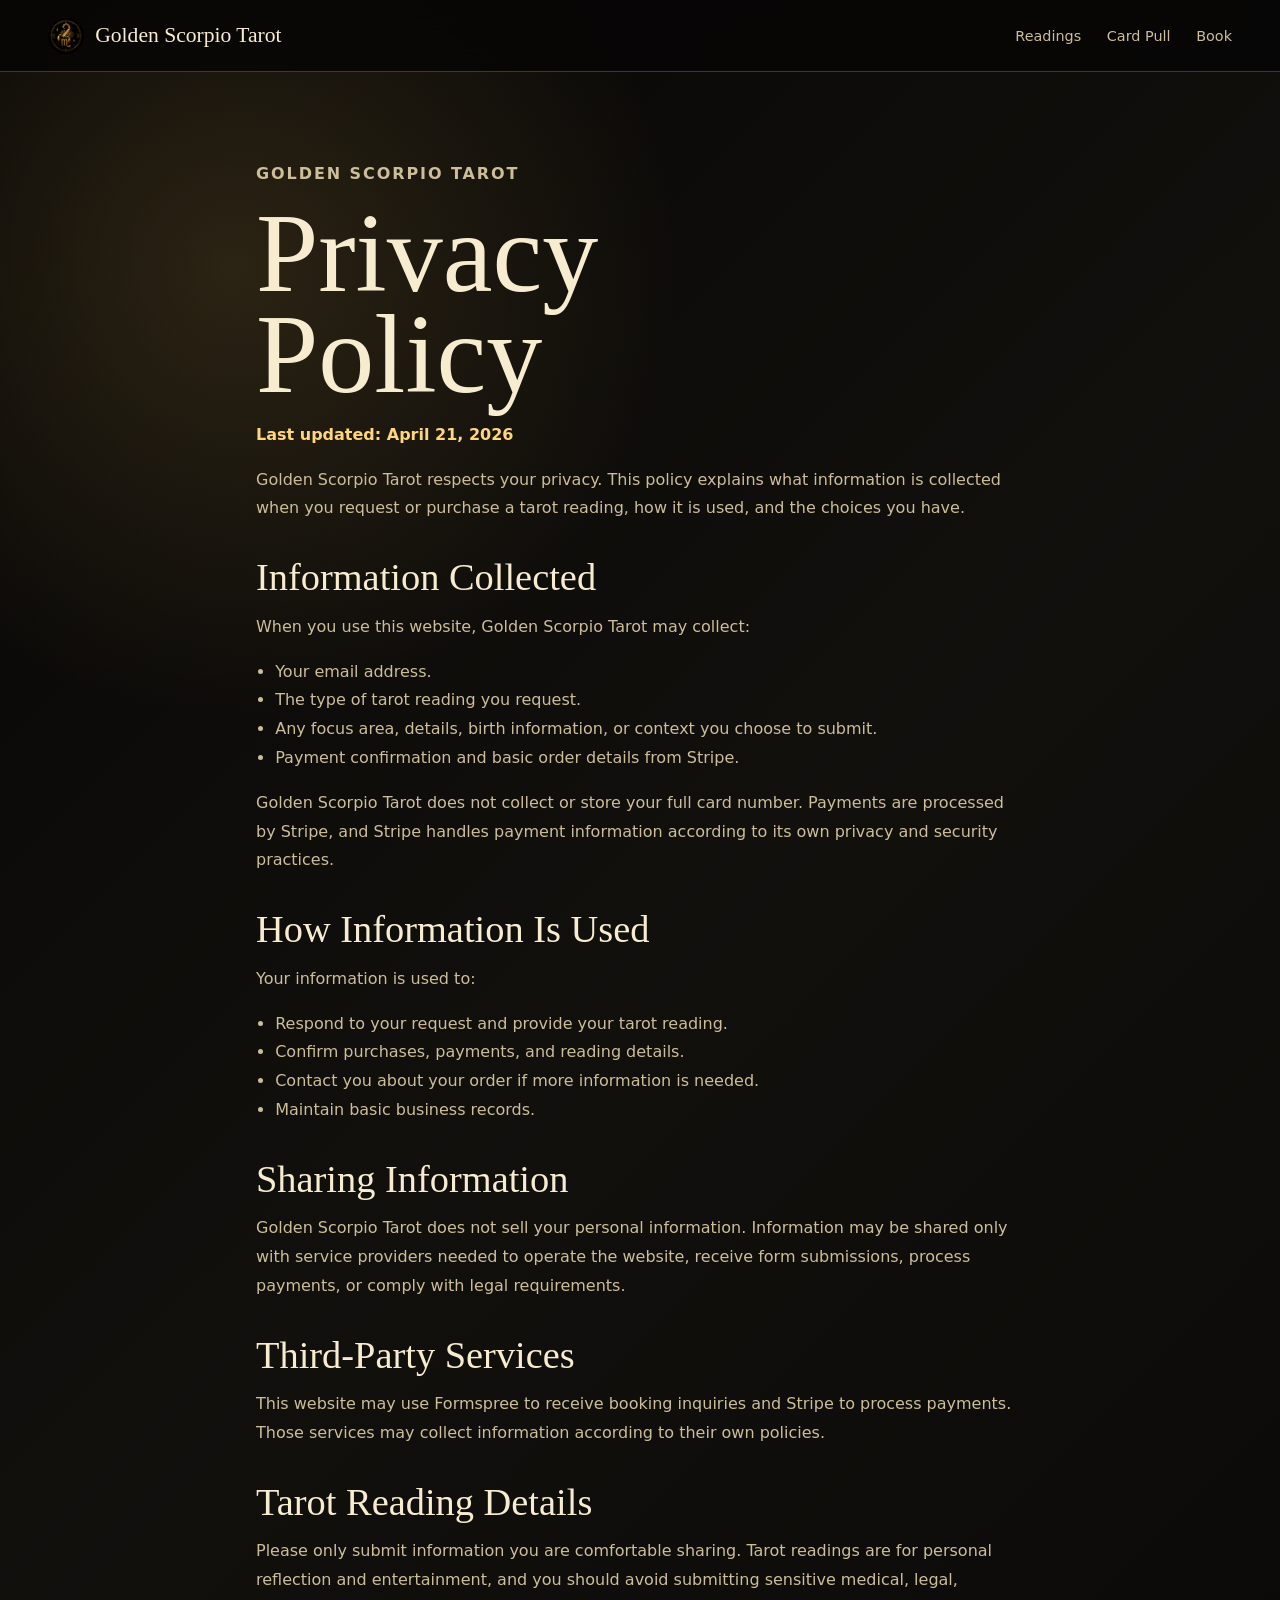
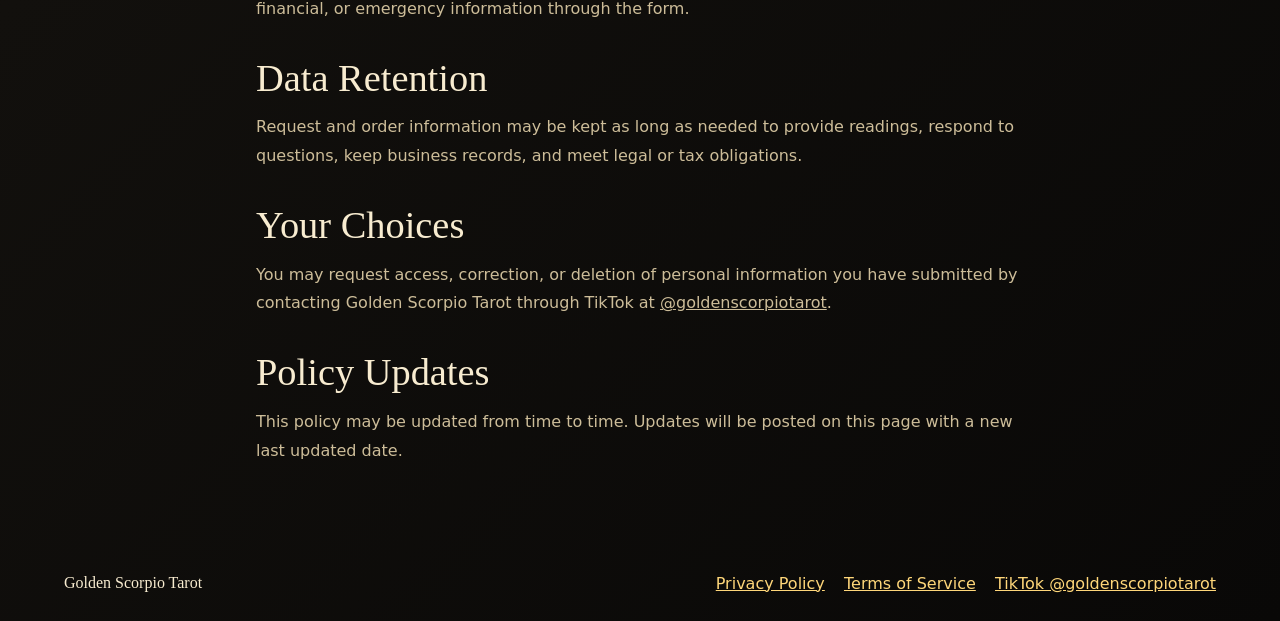
==== privacy.html @ 6de50a53 "Add privacy policy and terms pages" ====
<!doctype html>
<html lang="en">
  <head>
    <meta charset="utf-8" />
    <meta name="viewport" content="width=device-width, initial-scale=1" />
    <title>Privacy Policy | Golden Scorpio Tarot</title>
    <meta
      name="description"
      content="Privacy Policy for Golden Scorpio Tarot readings, booking requests, and payments."
    />
    <link rel="stylesheet" href="styles.css" />
  </head>
  <body class="policy-page">
    <header class="site-header" aria-label="Main navigation">
      <a class="brand" href="index.html#top" aria-label="Golden Scorpio Tarot home">
        <span class="brand-mark" aria-hidden="true">
          <img src="assets/golden-scorpio-logo.png" alt="" />
        </span>
        <span>Golden Scorpio Tarot</span>
      </a>
      <nav>
        <a href="index.html#readings">Readings</a>
        <a href="index.html#virtual">Card Pull</a>
        <a href="index.html#book">Book</a>
      </nav>
    </header>

    <main class="policy-content">
      <p class="section-kicker">Golden Scorpio Tarot</p>
      <h1>Privacy Policy</h1>
      <p class="updated">Last updated: April 21, 2026</p>

      <p>
        Golden Scorpio Tarot respects your privacy. This policy explains what information is
        collected when you request or purchase a tarot reading, how it is used, and the choices you
        have.
      </p>

      <h2>Information Collected</h2>
      <p>When you use this website, Golden Scorpio Tarot may collect:</p>
      <ul>
        <li>Your email address.</li>
        <li>The type of tarot reading you request.</li>
        <li>Any focus area, details, birth information, or context you choose to submit.</li>
        <li>Payment confirmation and basic order details from Stripe.</li>
      </ul>
      <p>
        Golden Scorpio Tarot does not collect or store your full card number. Payments are processed
        by Stripe, and Stripe handles payment information according to its own privacy and security
        practices.
      </p>

      <h2>How Information Is Used</h2>
      <p>Your information is used to:</p>
      <ul>
        <li>Respond to your request and provide your tarot reading.</li>
        <li>Confirm purchases, payments, and reading details.</li>
        <li>Contact you about your order if more information is needed.</li>
        <li>Maintain basic business records.</li>
      </ul>

      <h2>Sharing Information</h2>
      <p>
        Golden Scorpio Tarot does not sell your personal information. Information may be shared only
        with service providers needed to operate the website, receive form submissions, process
        payments, or comply with legal requirements.
      </p>

      <h2>Third-Party Services</h2>
      <p>
        This website may use Formspree to receive booking inquiries and Stripe to process payments.
        Those services may collect information according to their own policies.
      </p>

      <h2>Tarot Reading Details</h2>
      <p>
        Please only submit information you are comfortable sharing. Tarot readings are for personal
        reflection and entertainment, and you should avoid submitting sensitive medical, legal,
        financial, or emergency information through the form.
      </p>

      <h2>Data Retention</h2>
      <p>
        Request and order information may be kept as long as needed to provide readings, respond to
        questions, keep business records, and meet legal or tax obligations.
      </p>

      <h2>Your Choices</h2>
      <p>
        You may request access, correction, or deletion of personal information you have submitted by
        contacting Golden Scorpio Tarot through TikTok at
        <a href="https://www.tiktok.com/@goldenscorpiotarot">@goldenscorpiotarot</a>.
      </p>

      <h2>Policy Updates</h2>
      <p>
        This policy may be updated from time to time. Updates will be posted on this page with a new
        last updated date.
      </p>
    </main>

    <footer>
      <p>Golden Scorpio Tarot</p>
      <div class="footer-links">
        <a href="privacy.html">Privacy Policy</a>
        <a href="terms.html">Terms of Service</a>
        <a href="https://www.tiktok.com/@goldenscorpiotarot">TikTok @goldenscorpiotarot</a>
      </div>
    </footer>
  </body>
</html>
---- styles.css ----
:root {
  color-scheme: dark;
  --black: #070605;
  --ink: #11100d;
  --panel: rgba(18, 15, 10, 0.86);
  --gold: #d9ad53;
  --bright-gold: #ffd77a;
  --muted-gold: #9c7b3d;
  --ivory: #f8ecd0;
  --soft: #cdbd99;
  --rose: #6f3437;
  --green: #263c32;
  --line: rgba(255, 215, 122, 0.24);
  --shadow: rgba(0, 0, 0, 0.42);
  font-family:
    Inter, ui-sans-serif, system-ui, -apple-system, BlinkMacSystemFont, "Segoe UI", sans-serif;
}

* {
  box-sizing: border-box;
}

html {
  scroll-behavior: smooth;
}

body {
  margin: 0;
  background:
    radial-gradient(circle at 18% 12%, rgba(217, 173, 83, 0.16), transparent 28rem),
    linear-gradient(135deg, #070605 0%, #12100d 46%, #090807 100%);
  color: var(--ivory);
}

a {
  color: inherit;
}

.site-header {
  align-items: center;
  background: rgba(7, 6, 5, 0.82);
  border-bottom: 1px solid var(--line);
  display: flex;
  gap: 1rem;
  justify-content: space-between;
  left: 0;
  min-height: 4.5rem;
  padding: 0.85rem clamp(1rem, 4vw, 3rem);
  position: fixed;
  right: 0;
  top: 0;
  z-index: 10;
  backdrop-filter: blur(18px);
}

.brand {
  align-items: center;
  display: inline-flex;
  font-family: Georgia, "Times New Roman", serif;
  font-size: clamp(1rem, 2vw, 1.35rem);
  gap: 0.7rem;
  letter-spacing: 0;
  text-decoration: none;
}

.brand-mark {
  align-items: center;
  background: #020201;
  border-radius: 50%;
  color: #120f09;
  display: inline-flex;
  font-family: Georgia, "Times New Roman", serif;
  font-weight: 700;
  height: 2.25rem;
  justify-content: center;
  overflow: hidden;
  width: 2.25rem;
}

.brand-mark img {
  height: 100%;
  object-fit: cover;
  width: 100%;
}

nav {
  display: flex;
  gap: clamp(0.65rem, 2vw, 1.6rem);
  font-size: 0.9rem;
}

nav a {
  color: var(--soft);
  text-decoration: none;
}

nav a:hover {
  color: var(--bright-gold);
}

.hero {
  min-height: 92vh;
  overflow: hidden;
  padding: 8.2rem clamp(1rem, 5vw, 5rem) 4rem;
  position: relative;
}

.hero-image,
.hero-shade {
  height: 100%;
  inset: 0;
  position: absolute;
  width: 100%;
}

.hero-image {
  object-fit: cover;
}

.hero-shade {
  background:
    linear-gradient(90deg, rgba(7, 6, 5, 0.94) 0%, rgba(7, 6, 5, 0.64) 42%, rgba(7, 6, 5, 0.2) 100%),
    linear-gradient(0deg, rgba(7, 6, 5, 0.95) 0%, transparent 34%);
}

.hero-content {
  max-width: 42rem;
  position: relative;
  z-index: 1;
}

.eyebrow,
.section-kicker {
  color: var(--bright-gold);
  font-size: 0.78rem;
  font-weight: 800;
  letter-spacing: 0.12em;
  margin: 0 0 0.9rem;
  text-transform: uppercase;
}

h1,
h2,
h3 {
  font-family: Georgia, "Times New Roman", serif;
  font-weight: 500;
  letter-spacing: 0;
  margin: 0;
}

h1 {
  font-size: clamp(3.2rem, 9vw, 7rem);
  line-height: 0.9;
  max-width: 11ch;
}

h2 {
  font-size: clamp(2rem, 4vw, 4rem);
  line-height: 1;
}

h3 {
  font-size: 1.45rem;
}

p {
  color: var(--soft);
  line-height: 1.7;
}

.hero-content p:not(.eyebrow) {
  font-size: clamp(1rem, 2vw, 1.22rem);
  max-width: 38rem;
}

.hero-actions,
.segmented,
.reading-grid {
  display: flex;
}

.hero-actions {
  flex-wrap: wrap;
  gap: 0.8rem;
  margin-top: 1.8rem;
}

.button,
.text-button {
  border: 0;
  cursor: pointer;
  font: inherit;
  min-height: 3rem;
}

.button {
  align-items: center;
  border-radius: 999px;
  display: inline-flex;
  font-weight: 800;
  justify-content: center;
  padding: 0.9rem 1.3rem;
  text-decoration: none;
}

.button.primary {
  background: linear-gradient(145deg, var(--bright-gold), var(--gold) 46%, #86652f);
  color: #100d08;
  box-shadow: 0 1rem 2.4rem rgba(217, 173, 83, 0.18);
}

.button.ghost {
  border: 1px solid var(--line);
  color: var(--ivory);
  background: rgba(7, 6, 5, 0.5);
}

.button.full {
  width: 100%;
}

.intro,
.band,
.split {
  padding: clamp(3rem, 8vw, 6.5rem) clamp(1rem, 5vw, 5rem);
}

.intro {
  align-items: end;
  border-top: 1px solid var(--line);
  display: grid;
  gap: 2rem;
  grid-template-columns: minmax(0, 1fr) minmax(18rem, 34rem);
}

.band {
  background:
    linear-gradient(120deg, rgba(38, 60, 50, 0.28), transparent 42%),
    rgba(7, 6, 5, 0.34);
  border-block: 1px solid var(--line);
}

.section-heading {
  margin-bottom: 2rem;
  max-width: 43rem;
}

.reading-grid {
  gap: 1rem;
  display: grid;
  grid-template-columns: repeat(3, minmax(0, 1fr));
}

.reading-card,
.booking-form,
.copy-panel,
.virtual-table,
.trust-note {
  background: var(--panel);
  border: 1px solid var(--line);
  box-shadow: 0 1.5rem 4rem var(--shadow);
}

.reading-card {
  border-radius: 8px;
  display: flex;
  flex-direction: column;
  gap: 1rem;
  min-height: 22rem;
  padding: 1.35rem;
}

.reading-card h3,
.reading-card p {
  margin-bottom: 0;
}

.mini-card {
  align-items: center;
  aspect-ratio: 1;
  background:
    radial-gradient(circle at center, rgba(255, 215, 122, 0.18), transparent 58%),
    linear-gradient(#17120b, #17120b) padding-box,
    linear-gradient(145deg, var(--bright-gold), #7b5728) border-box;
  border: 2px solid transparent;
  border-radius: 8px;
  display: flex;
  justify-content: center;
  justify-self: center;
  max-width: 6.5rem;
  overflow: hidden;
  padding: 0.55rem;
}

.mini-card img {
  border-radius: 50%;
  display: block;
  height: 100%;
  object-fit: cover;
  width: 100%;
}

.text-button {
  background: transparent;
  color: var(--bright-gold);
  display: inline-flex;
  font-weight: 800;
  margin-top: auto;
  padding: 0;
  text-decoration: none;
}

.payment-note {
  color: var(--bright-gold);
  font-size: 0.95rem;
  font-weight: 700;
  margin: 1.5rem 0 0;
}

.split {
  align-items: stretch;
  display: grid;
  gap: 1rem;
  grid-template-columns: minmax(18rem, 0.8fr) minmax(20rem, 1.2fr);
}

.copy-panel,
.virtual-table {
  border-radius: 8px;
  padding: clamp(1.25rem, 3vw, 2rem);
}

.segmented {
  background: rgba(255, 215, 122, 0.08);
  border: 1px solid var(--line);
  border-radius: 999px;
  margin: 1.5rem 0;
  padding: 0.3rem;
  width: fit-content;
}

.segmented label {
  cursor: pointer;
}

.segmented input {
  clip: rect(0 0 0 0);
  height: 1px;
  overflow: hidden;
  position: absolute;
  width: 1px;
}

.segmented span {
  border-radius: 999px;
  display: block;
  font-weight: 800;
  min-width: 5.5rem;
  padding: 0.7rem 1rem;
  text-align: center;
}

.segmented input:checked + span {
  background: var(--bright-gold);
  color: #120f09;
}

.virtual-table {
  background:
    linear-gradient(120deg, rgba(111, 52, 55, 0.22), transparent),
    var(--panel);
  min-height: 26rem;
}

.pulled-cards {
  align-items: stretch;
  display: grid;
  gap: 1rem;
  grid-template-columns: repeat(auto-fit, minmax(10rem, 1fr));
  height: 100%;
  justify-items: center;
}

.tarot-result,
.tarot-back {
  aspect-ratio: 5 / 7;
  border-radius: 8px;
  display: flex;
  flex-direction: column;
  justify-content: space-between;
  min-height: 18rem;
  padding: 1rem;
}

.tarot-back {
  align-items: center;
  background:
    radial-gradient(circle at center, rgba(255, 215, 122, 0.24), transparent 45%),
    linear-gradient(145deg, #17120b, #070605);
  border: 1px solid var(--gold);
  color: var(--bright-gold);
  display: grid;
  grid-template-rows: 1fr auto 1fr auto;
  justify-items: center;
  max-width: 20rem;
  text-align: center;
  width: 100%;
}

.card-logo {
  border-radius: 50%;
  box-shadow: 0 0 2.4rem rgba(255, 215, 122, 0.24);
  display: block;
  grid-row: 2;
  margin: 0;
  max-width: min(11rem, 78%);
  width: 100%;
}

.tarot-back strong {
  color: var(--ivory);
  font-family: Georgia, "Times New Roman", serif;
  font-size: 1.2rem;
  font-weight: 500;
  grid-row: 4;
}

.tarot-result {
  background:
    linear-gradient(#15100a, #0b0907) padding-box,
    linear-gradient(145deg, var(--bright-gold), #5d421d) border-box;
  border: 2px solid transparent;
  max-width: 20rem;
  width: 100%;
}

.tarot-result small {
  color: var(--gold);
  font-weight: 800;
  text-transform: uppercase;
}

.tarot-result strong {
  color: var(--ivory);
  font-family: Georgia, "Times New Roman", serif;
  font-size: 1.55rem;
  font-weight: 500;
}

.booking-layout {
  display: grid;
  gap: clamp(1.5rem, 5vw, 4rem);
  grid-template-columns: minmax(18rem, 0.8fr) minmax(20rem, 1.2fr);
}

.sticky-copy {
  align-self: start;
  position: sticky;
  top: 6rem;
}

.trust-note {
  border-radius: 8px;
  color: var(--soft);
  line-height: 1.65;
  margin-top: 1.5rem;
  padding: 1rem;
}

.booking-form {
  border-radius: 8px;
  display: grid;
  gap: 1rem;
  padding: clamp(1rem, 3vw, 2rem);
}

label,
legend {
  color: var(--ivory);
  display: grid;
  font-weight: 800;
  gap: 0.45rem;
}

input,
select,
textarea {
  background: rgba(7, 6, 5, 0.7);
  border: 1px solid rgba(255, 215, 122, 0.28);
  border-radius: 8px;
  color: var(--ivory);
  font: inherit;
  min-height: 3rem;
  padding: 0.85rem 0.95rem;
  width: 100%;
}

textarea {
  min-height: 10rem;
  resize: vertical;
}

input:focus,
select:focus,
textarea:focus,
.button:focus-visible,
.text-button:focus-visible {
  outline: 3px solid rgba(255, 215, 122, 0.35);
  outline-offset: 2px;
}

fieldset {
  border: 1px solid var(--line);
  border-radius: 8px;
  display: grid;
  gap: 0.7rem;
  margin: 0;
  padding: 1rem;
}

.inline-option {
  align-items: center;
  display: flex;
  font-weight: 700;
  gap: 0.65rem;
}

.inline-option input {
  accent-color: var(--gold);
  min-height: auto;
  width: auto;
}

.consent {
  color: var(--soft);
}

.form-status {
  margin: 0;
  min-height: 1.5rem;
}

footer {
  align-items: center;
  display: flex;
  justify-content: space-between;
  padding: 1.5rem clamp(1rem, 5vw, 5rem);
}

footer p {
  color: var(--ivory);
  font-family: Georgia, "Times New Roman", serif;
  margin: 0;
}

.footer-links {
  align-items: center;
  display: flex;
  flex-wrap: wrap;
  gap: 0.85rem 1.2rem;
  justify-content: flex-end;
}

footer a {
  color: var(--bright-gold);
}

.policy-page {
  padding-top: 6rem;
}

.policy-content {
  margin: 0 auto;
  max-width: 52rem;
  padding: clamp(2rem, 5vw, 4rem) clamp(1rem, 5vw, 2rem);
}

.policy-content h1 {
  margin-bottom: 1rem;
}

.policy-content h2 {
  font-size: clamp(1.6rem, 4vw, 2.4rem);
  margin: 2.2rem 0 0.8rem;
}

.policy-content p,
.policy-content li {
  color: var(--soft);
  font-size: 1rem;
  line-height: 1.8;
}

.policy-content ul {
  padding-left: 1.2rem;
}

.policy-content .updated {
  color: var(--bright-gold);
  font-weight: 800;
}

@media (max-width: 800px) {
  .site-header,
  footer {
    align-items: flex-start;
    flex-direction: column;
  }

  .hero {
    min-height: 86vh;
  }

  .intro,
  .split,
  .booking-layout {
    grid-template-columns: 1fr;
  }

  .reading-grid {
    grid-template-columns: 1fr;
  }

  .reading-card {
    align-items: center;
    justify-items: center;
    text-align: center;
  }

  .sticky-copy {
    position: static;
  }
}

@media (max-width: 520px) {
  nav {
    width: 100%;
    justify-content: space-between;
  }

  .hero {
    padding-top: 9.8rem;
  }

  .hero-actions .button {
    width: 100%;
  }
}
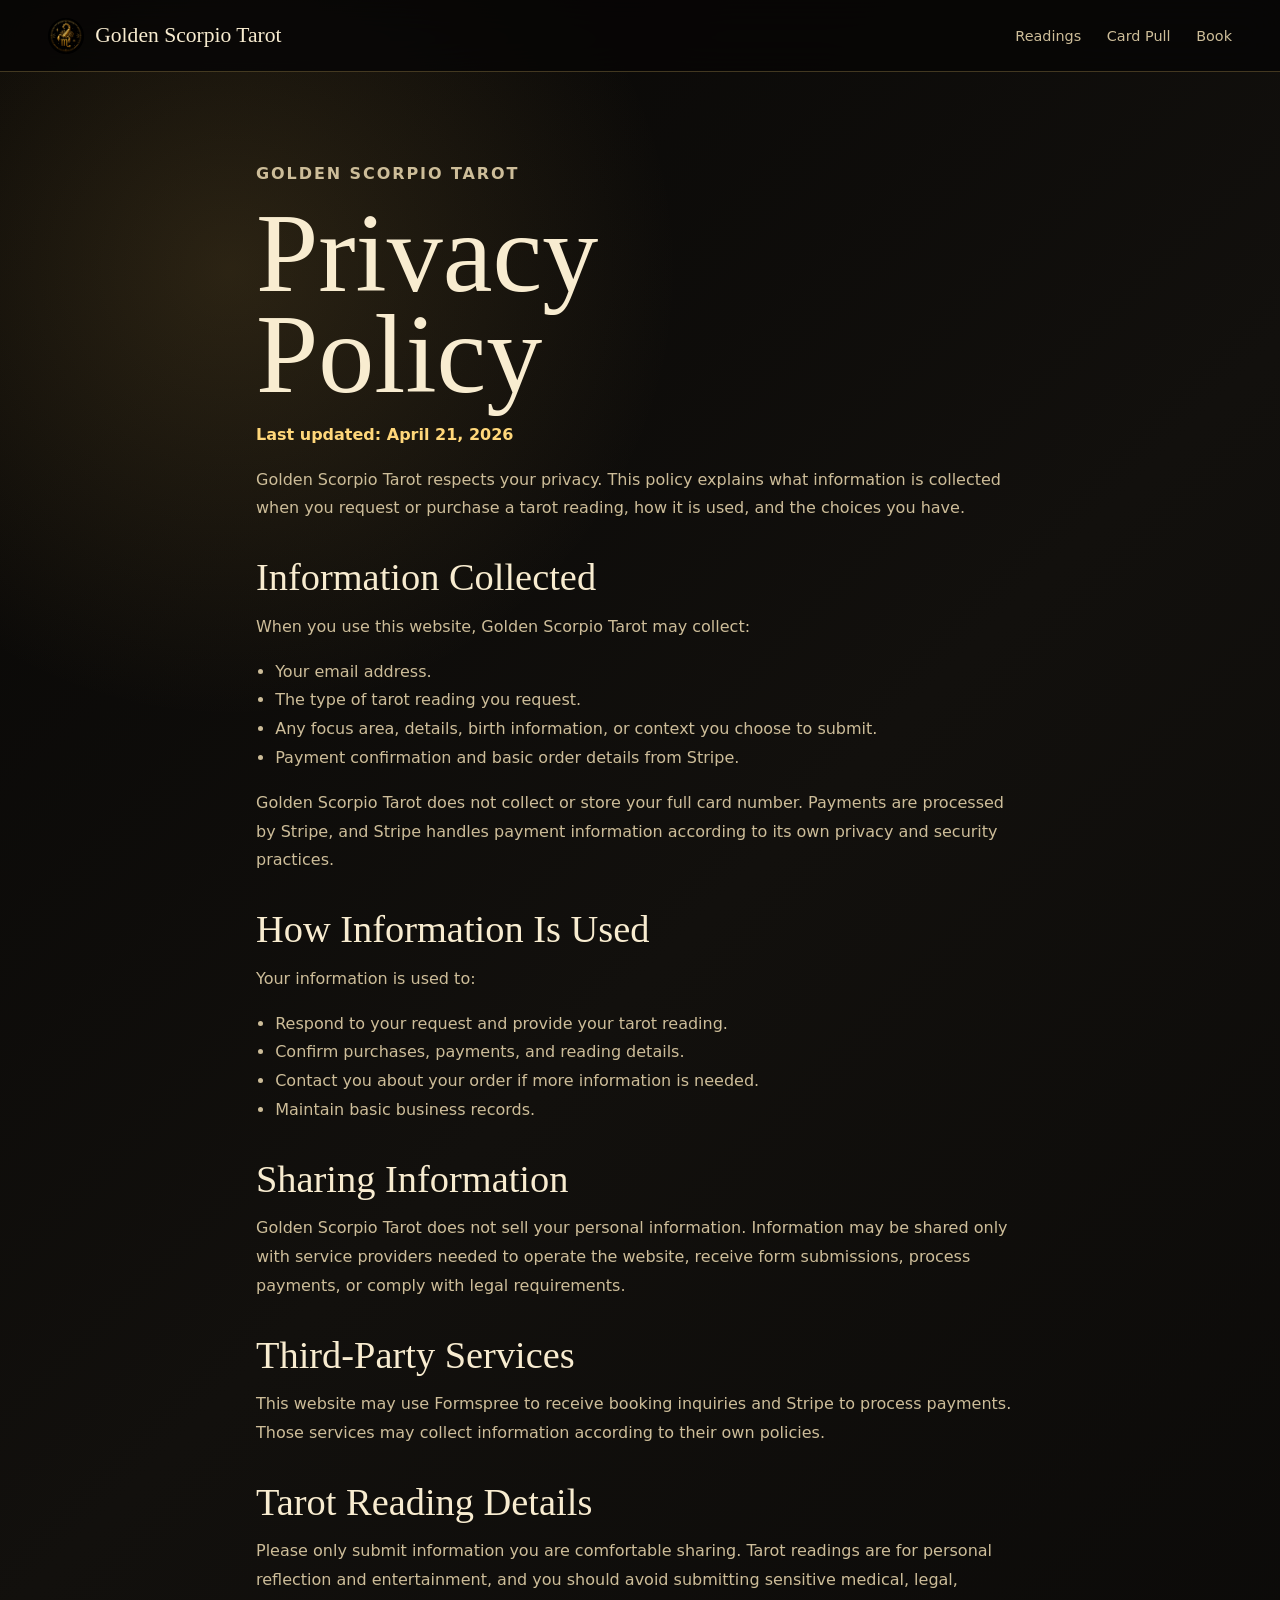
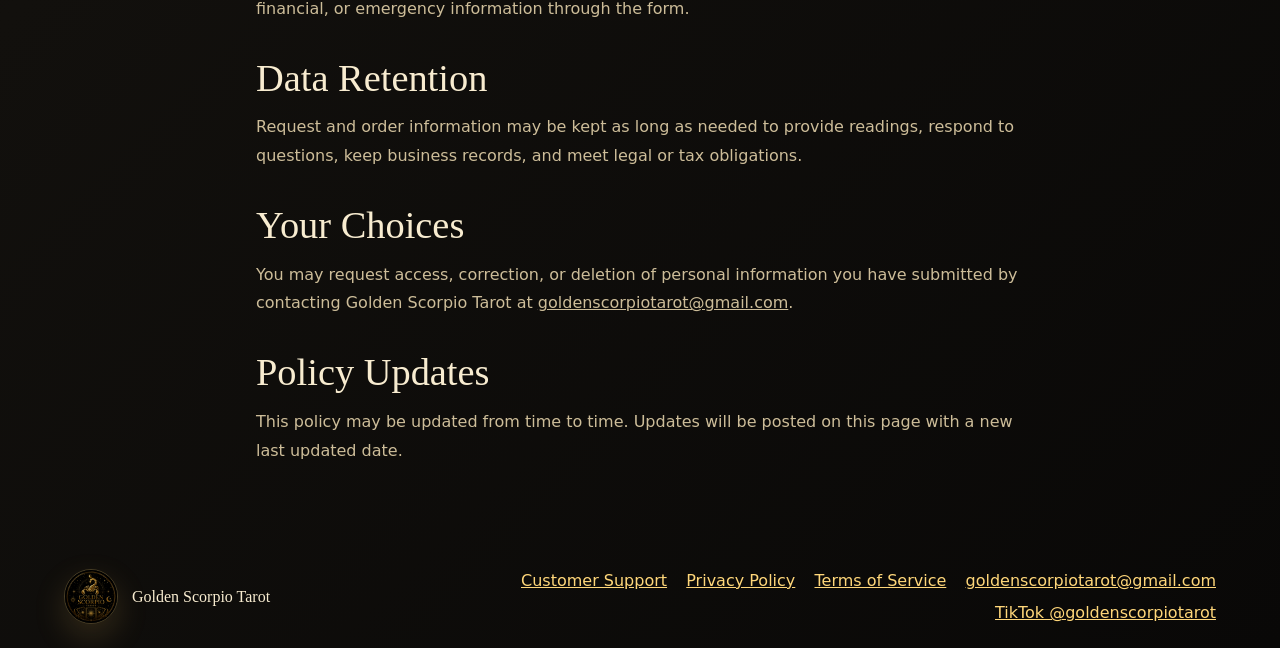
==== commit c5900fe4: "Add customer support page and footer logo" ====
--- a/privacy.html
+++ b/privacy.html
@@ -88,8 +88,8 @@
       <h2>Your Choices</h2>
       <p>
         You may request access, correction, or deletion of personal information you have submitted by
-        contacting Golden Scorpio Tarot through TikTok at
-        <a href="https://www.tiktok.com/@goldenscorpiotarot">@goldenscorpiotarot</a>.
+        contacting Golden Scorpio Tarot at
+        <a href="mailto:goldenscorpiotarot@gmail.com">goldenscorpiotarot@gmail.com</a>.
       </p>
 
       <h2>Policy Updates</h2>
@@ -100,10 +100,15 @@
     </main>
 
     <footer>
-      <p>Golden Scorpio Tarot</p>
+      <a class="footer-brand" href="index.html#top" aria-label="Golden Scorpio Tarot home">
+        <img src="assets/golden-scorpio-tarot-footer.png" alt="Golden Scorpio Tarot logo" />
+        <span>Golden Scorpio Tarot</span>
+      </a>
       <div class="footer-links">
+        <a href="support.html">Customer Support</a>
         <a href="privacy.html">Privacy Policy</a>
         <a href="terms.html">Terms of Service</a>
+        <a href="mailto:goldenscorpiotarot@gmail.com">goldenscorpiotarot@gmail.com</a>
         <a href="https://www.tiktok.com/@goldenscorpiotarot">TikTok @goldenscorpiotarot</a>
       </div>
     </footer>
--- a/styles.css
+++ b/styles.css
@@ -543,14 +543,30 @@
 footer {
   align-items: center;
   display: flex;
+  gap: 1.5rem;
   justify-content: space-between;
   padding: 1.5rem clamp(1rem, 5vw, 5rem);
 }
 
-footer p {
+.footer-brand {
+  align-items: center;
   color: var(--ivory);
+  display: inline-flex;
   font-family: Georgia, "Times New Roman", serif;
-  margin: 0;
+  gap: 0.85rem;
+  min-width: fit-content;
+  text-decoration: none;
+}
+
+.footer-brand img {
+  aspect-ratio: 1;
+  border: 1px solid var(--line);
+  border-radius: 50%;
+  box-shadow: 0 0.8rem 2rem rgba(217, 173, 83, 0.18);
+  display: block;
+  height: 3.4rem;
+  object-fit: cover;
+  width: 3.4rem;
 }
 
 .footer-links {
@@ -600,6 +616,22 @@
   font-weight: 800;
 }
 
+.support-card {
+  background: var(--panel);
+  border: 1px solid var(--line);
+  border-radius: 8px;
+  box-shadow: 0 1.5rem 4rem var(--shadow);
+  margin: 2rem 0;
+  padding: 1.3rem;
+}
+
+.support-card a {
+  color: var(--bright-gold);
+  font-family: Georgia, "Times New Roman", serif;
+  font-size: clamp(1.4rem, 4vw, 2.1rem);
+  overflow-wrap: anywhere;
+}
+
 @media (max-width: 800px) {
   .site-header,
   footer {
@@ -627,6 +659,10 @@
     text-align: center;
   }
 
+  .footer-links {
+    justify-content: flex-start;
+  }
+
   .sticky-copy {
     position: static;
   }
